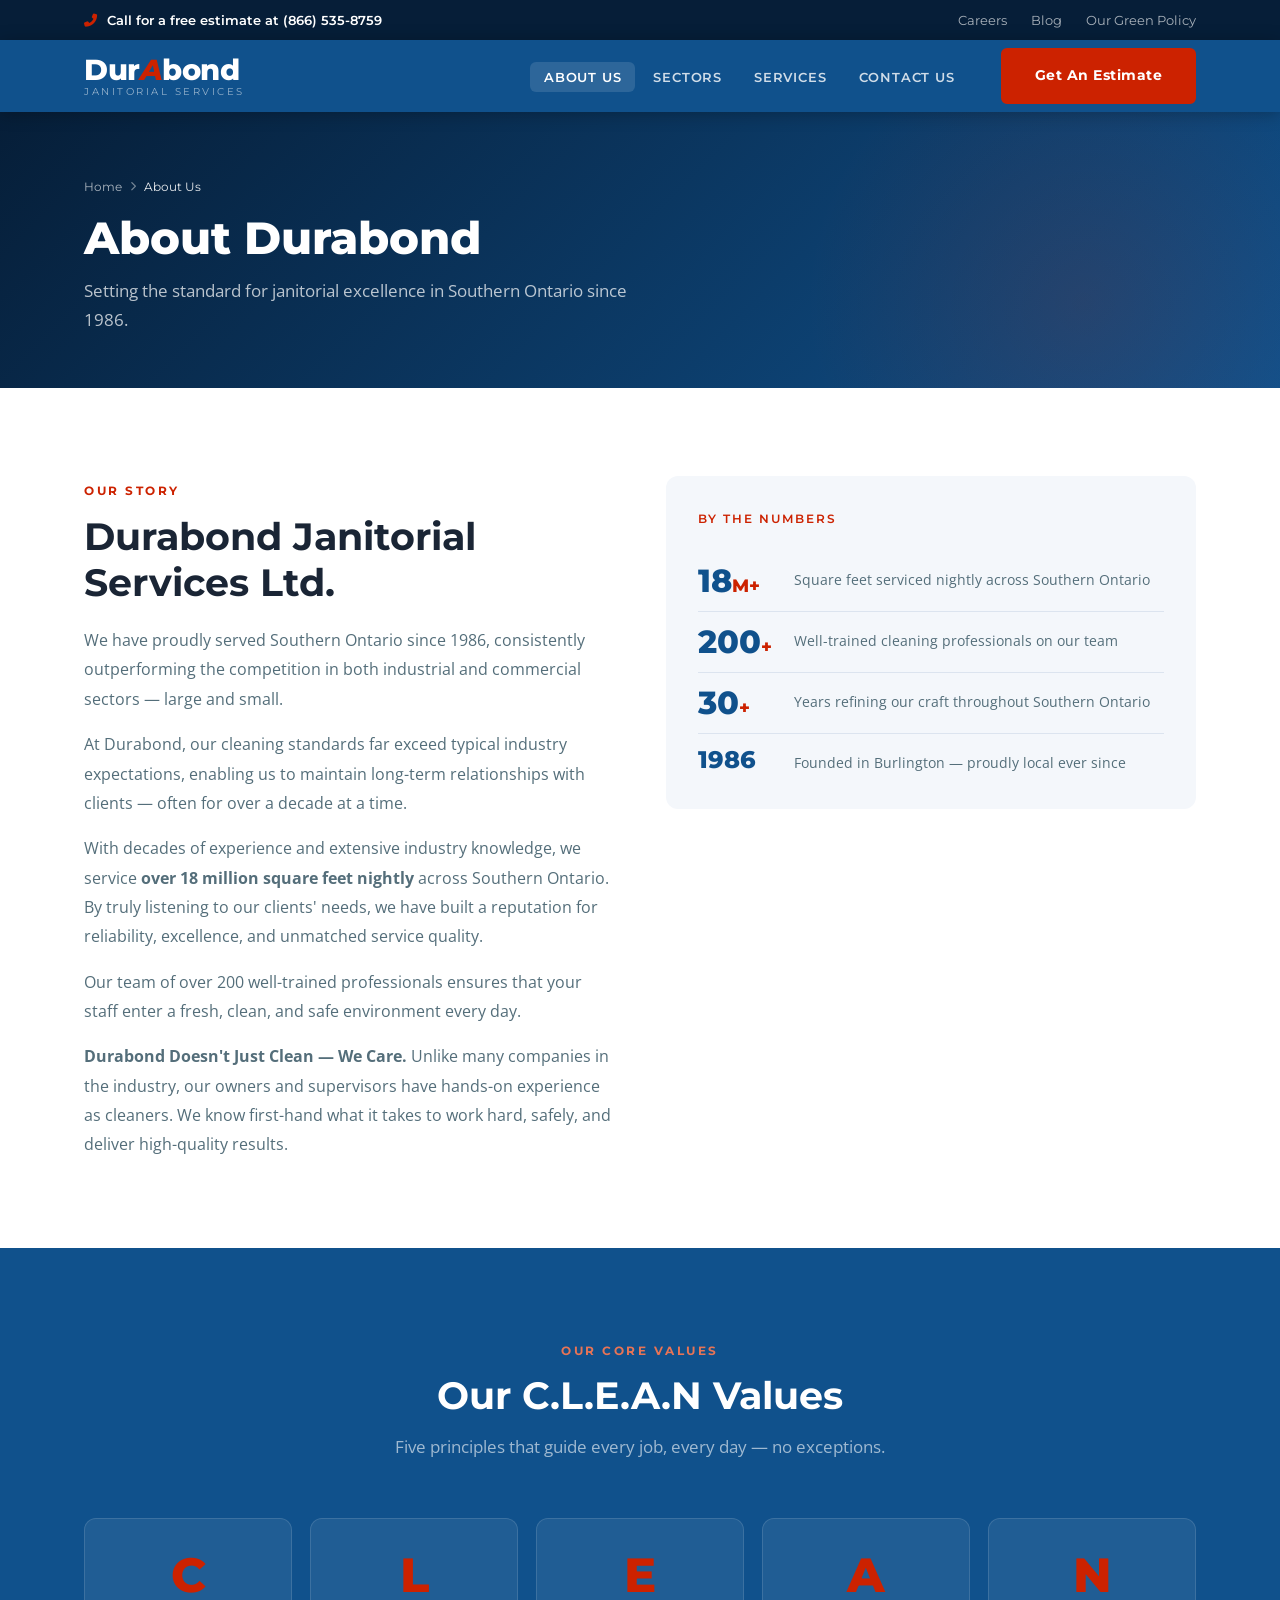
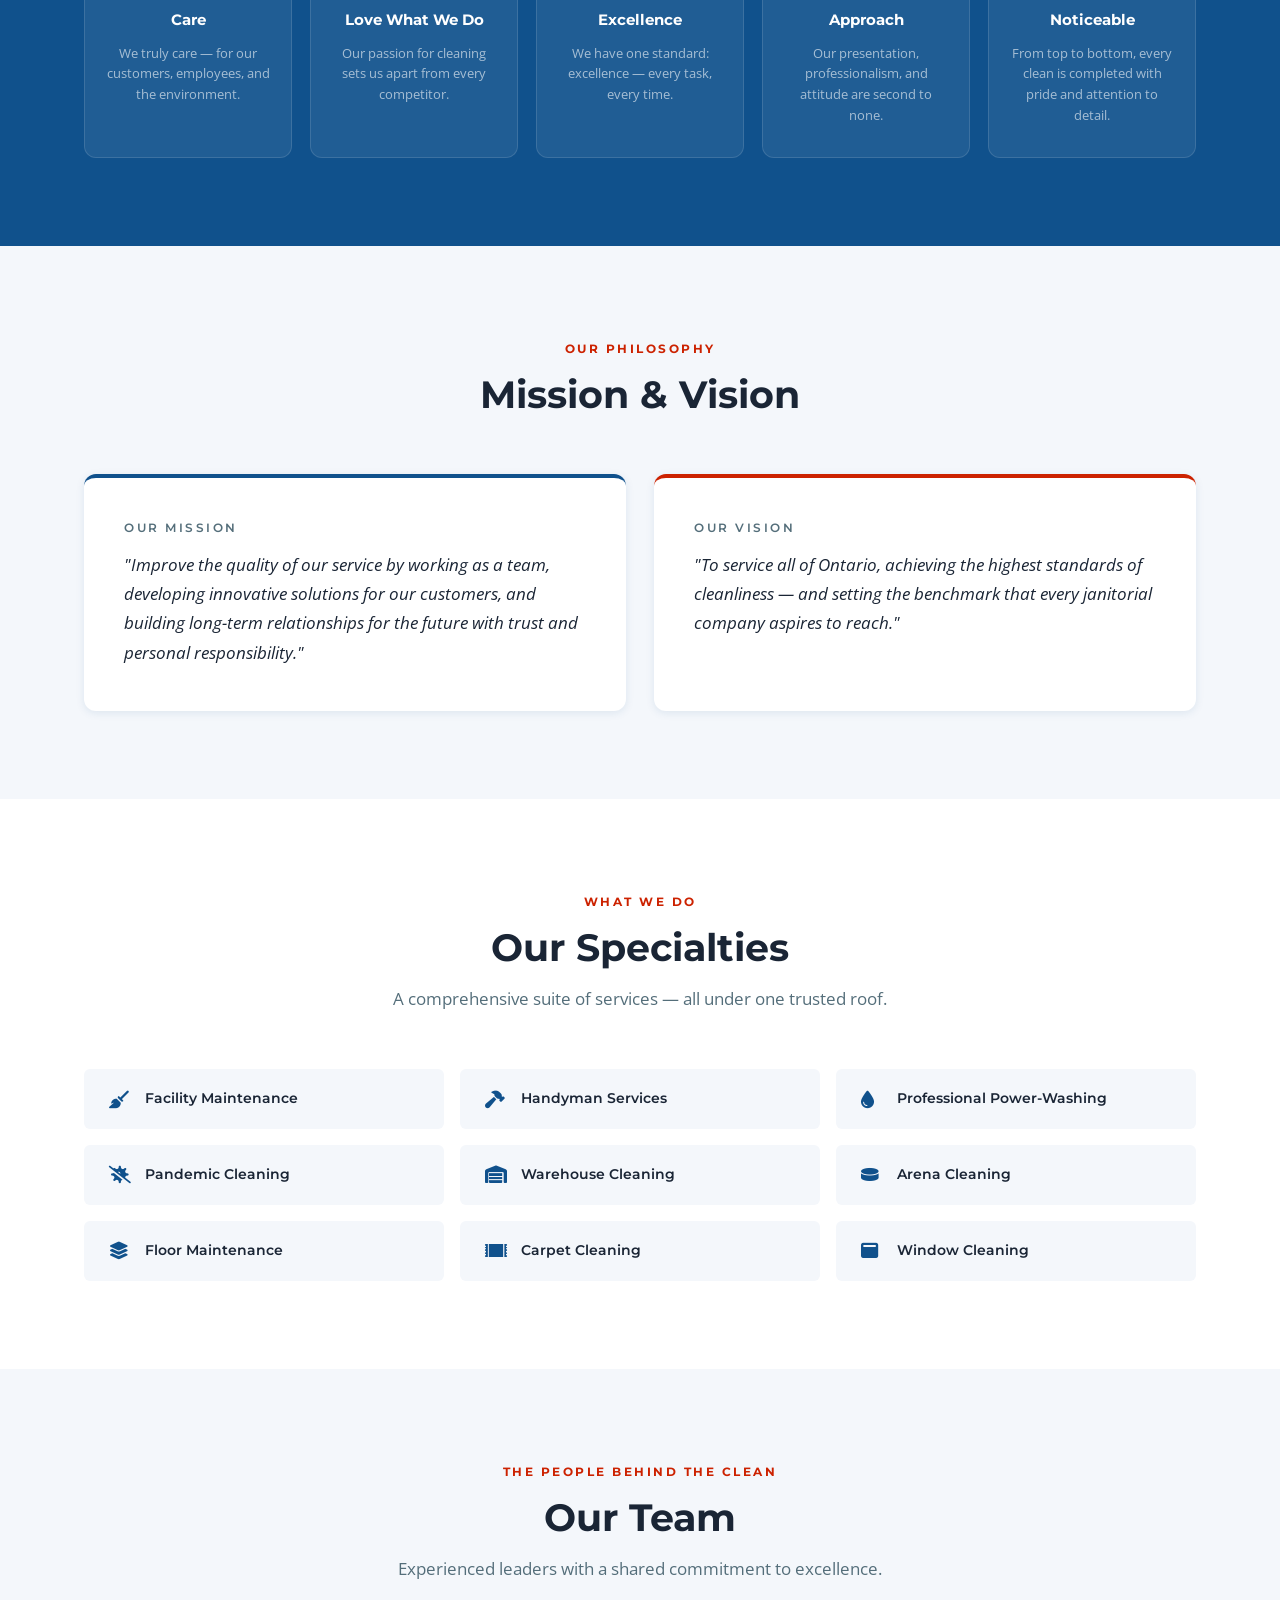
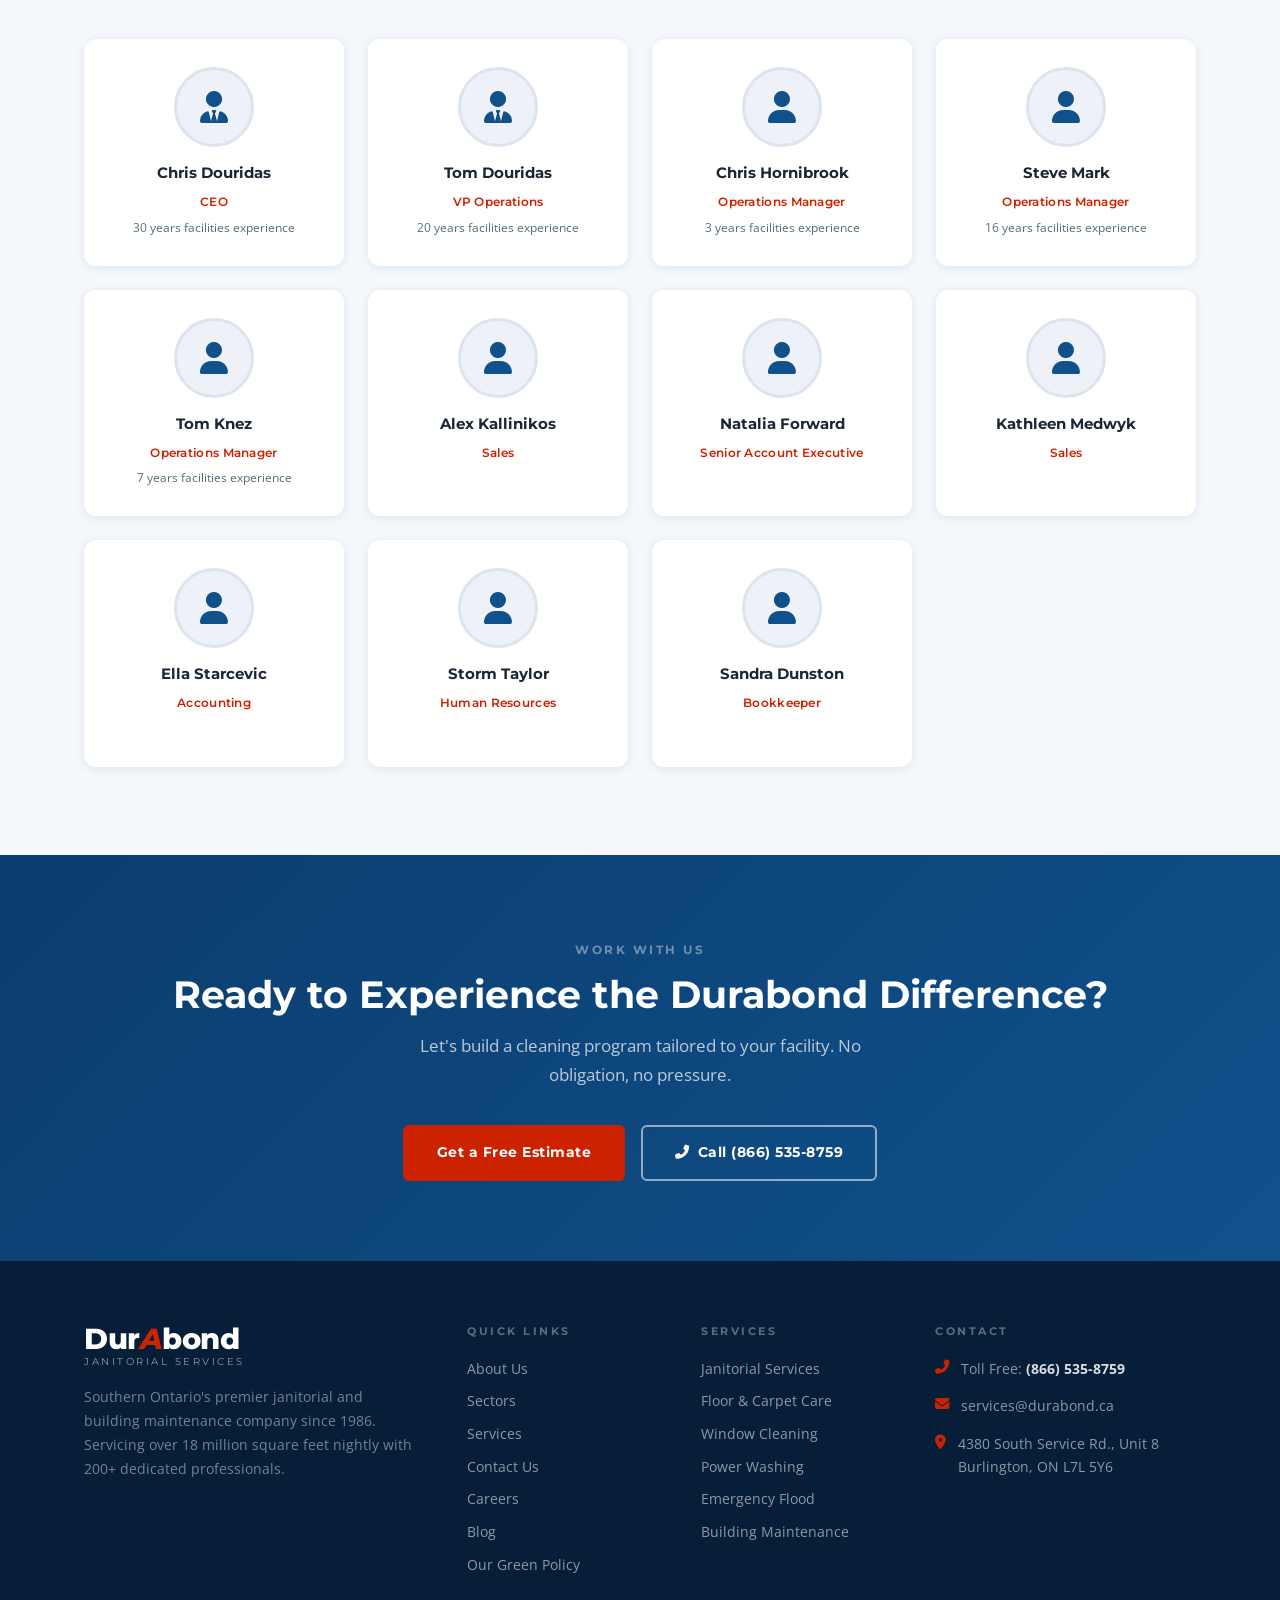
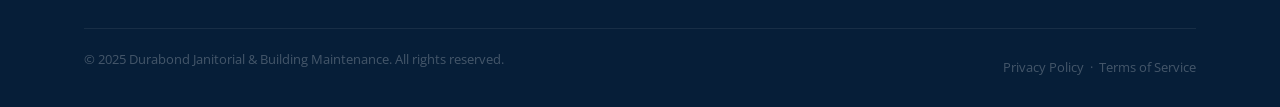
==== about.html @ b27818d4 "Initial commit: Durabond Janitorial Services website" ====
<!DOCTYPE html>
<html lang="en">
<head>
  <meta charset="UTF-8">
  <meta name="viewport" content="width=device-width, initial-scale=1.0">
  <title>About Us — Durabond Janitorial Services</title>
  <meta name="description" content="Serving Southern Ontario since 1986. Learn about Durabond's mission, values, team, and what sets us apart.">
  <link rel="preconnect" href="https://fonts.googleapis.com">
  <link rel="preconnect" href="https://fonts.gstatic.com" crossorigin>
  <link href="https://fonts.googleapis.com/css2?family=Montserrat:wght@400;500;600;700;800&family=Open+Sans:wght@400;500;600&display=swap" rel="stylesheet">
  <link rel="stylesheet" href="https://cdnjs.cloudflare.com/ajax/libs/font-awesome/6.5.0/css/all.min.css">
  <link rel="stylesheet" href="css/style.css">
</head>
<body>

  <!-- TOP BAR -->
  <div class="topbar">
    <div class="container">
      <div class="topbar-left">
        <a href="tel:18665358759" class="topbar-phone">
          <i class="fas fa-phone-alt"></i> Call for a free estimate at (866) 535-8759
        </a>
      </div>
      <div class="topbar-right">
        <a href="#">Careers</a>
        <a href="#">Blog</a>
        <a href="#">Our Green Policy</a>
      </div>
    </div>
  </div>

  <!-- HEADER -->
  <header class="header" id="header">
    <div class="container">
      <div class="header-inner">
        <a href="index.html" class="logo">
          <div class="logo-mark">Dur<span class="logo-a">A</span>bond</div>
          <div class="logo-sub">JANITORIAL SERVICES</div>
        </a>
        <nav class="nav" id="nav">
          <ul class="nav-list">
            <li><a href="about.html"    class="nav-link active">ABOUT US</a></li>
            <li><a href="sectors.html"  class="nav-link">SECTORS</a></li>
            <li><a href="services.html" class="nav-link">SERVICES</a></li>
            <li><a href="contact.html"  class="nav-link">CONTACT US</a></li>
          </ul>
        </nav>
        <div class="header-actions">
          <a href="contact.html" class="btn btn-red">Get An Estimate</a>
          <button class="hamburger" id="hamburger" aria-label="Toggle menu">
            <span></span><span></span><span></span>
          </button>
        </div>
      </div>
    </div>
  </header>

  <!-- PAGE HERO -->
  <div class="page-hero">
    <div class="container">
      <div class="page-hero-content">
        <div class="breadcrumb">
          <a href="index.html">Home</a>
          <i class="fas fa-chevron-right"></i>
          <span>About Us</span>
        </div>
        <h1>About Durabond</h1>
        <p>Setting the standard for janitorial excellence in Southern Ontario since 1986.</p>
      </div>
    </div>
  </div>

  <!-- INTRO -->
  <section class="section about-intro">
    <div class="container">
      <div class="grid-2" style="align-items:start;gap:52px">
        <div class="about-text reveal">
          <div class="section-tag">Our Story</div>
          <h2>Durabond Janitorial Services Ltd.</h2>
          <p>
            We have proudly served Southern Ontario since 1986, consistently outperforming
            the competition in both industrial and commercial sectors — large and small.
          </p>
          <p>
            At Durabond, our cleaning standards far exceed typical industry expectations,
            enabling us to maintain long-term relationships with clients — often for over
            a decade at a time.
          </p>
          <p>
            With decades of experience and extensive industry knowledge, we service
            <strong>over 18 million square feet nightly</strong> across Southern Ontario.
            By truly listening to our clients' needs, we have built a reputation for
            reliability, excellence, and unmatched service quality.
          </p>
          <p>
            Our team of over 200 well-trained professionals ensures that your staff enter
            a fresh, clean, and safe environment every day.
          </p>
          <p style="margin-top:12px">
            <strong>Durabond Doesn't Just Clean — We Care.</strong> Unlike many companies
            in the industry, our owners and supervisors have hands-on experience as cleaners.
            We know first-hand what it takes to work hard, safely, and deliver high-quality results.
          </p>
        </div>
        <div class="reveal reveal-delay-2">
          <div class="about-highlights">
            <h4>By The Numbers</h4>
            <div class="highlight-item">
              <div class="highlight-num">18<span style="font-size:1.1rem;color:var(--red)">M+</span></div>
              <div class="highlight-desc">Square feet serviced nightly across Southern Ontario</div>
            </div>
            <div class="highlight-item">
              <div class="highlight-num">200<span style="font-size:1.1rem;color:var(--red)">+</span></div>
              <div class="highlight-desc">Well-trained cleaning professionals on our team</div>
            </div>
            <div class="highlight-item">
              <div class="highlight-num">30<span style="font-size:1.1rem;color:var(--red)">+</span></div>
              <div class="highlight-desc">Years refining our craft throughout Southern Ontario</div>
            </div>
            <div class="highlight-item">
              <div class="highlight-num" style="font-size:1.5rem">1986</div>
              <div class="highlight-desc">Founded in Burlington — proudly local ever since</div>
            </div>
          </div>
        </div>
      </div>
    </div>
  </section>

  <!-- CLEAN VALUES -->
  <section class="clean-values">
    <div class="container">
      <div class="section-header reveal">
        <div class="section-tag">Our Core Values</div>
        <h2>Our C.L.E.A.N Values</h2>
        <p>Five principles that guide every job, every day — no exceptions.</p>
      </div>
      <div class="clean-grid">
        <div class="clean-card">
          <div class="clean-letter">C</div>
          <div class="clean-word">Care</div>
          <div class="clean-desc">We truly care — for our customers, employees, and the environment.</div>
        </div>
        <div class="clean-card">
          <div class="clean-letter">L</div>
          <div class="clean-word">Love What We Do</div>
          <div class="clean-desc">Our passion for cleaning sets us apart from every competitor.</div>
        </div>
        <div class="clean-card">
          <div class="clean-letter">E</div>
          <div class="clean-word">Excellence</div>
          <div class="clean-desc">We have one standard: excellence — every task, every time.</div>
        </div>
        <div class="clean-card">
          <div class="clean-letter">A</div>
          <div class="clean-word">Approach</div>
          <div class="clean-desc">Our presentation, professionalism, and attitude are second to none.</div>
        </div>
        <div class="clean-card">
          <div class="clean-letter">N</div>
          <div class="clean-word">Noticeable</div>
          <div class="clean-desc">From top to bottom, every clean is completed with pride and attention to detail.</div>
        </div>
      </div>
    </div>
  </section>

  <!-- PHILOSOPHY -->
  <section class="section philosophy">
    <div class="container">
      <div class="section-header reveal">
        <div class="section-tag">Our Philosophy</div>
        <h2>Mission &amp; Vision</h2>
      </div>
      <div class="mv-cards">
        <div class="mv-card reveal">
          <h4>Our Mission</h4>
          <p>
            "Improve the quality of our service by working as a team, developing
            innovative solutions for our customers, and building long-term relationships
            for the future with trust and personal responsibility."
          </p>
        </div>
        <div class="mv-card vision reveal reveal-delay-2">
          <h4>Our Vision</h4>
          <p>
            "To service all of Ontario, achieving the highest standards of
            cleanliness — and setting the benchmark that every janitorial
            company aspires to reach."
          </p>
        </div>
      </div>
    </div>
  </section>

  <!-- SPECIALTIES -->
  <section class="section specialties">
    <div class="container">
      <div class="section-header reveal">
        <div class="section-tag">What We Do</div>
        <h2>Our Specialties</h2>
        <p>A comprehensive suite of services — all under one trusted roof.</p>
      </div>
      <div class="spec-grid">
        <div class="spec-item"><i class="fas fa-broom"></i><span>Facility Maintenance</span></div>
        <div class="spec-item"><i class="fas fa-hammer"></i><span>Handyman Services</span></div>
        <div class="spec-item"><i class="fas fa-tint"></i><span>Professional Power-Washing</span></div>
        <div class="spec-item"><i class="fas fa-virus-slash"></i><span>Pandemic Cleaning</span></div>
        <div class="spec-item"><i class="fas fa-warehouse"></i><span>Warehouse Cleaning</span></div>
        <div class="spec-item"><i class="fas fa-hockey-puck"></i><span>Arena Cleaning</span></div>
        <div class="spec-item"><i class="fas fa-layer-group"></i><span>Floor Maintenance</span></div>
        <div class="spec-item"><i class="fas fa-rug"></i><span>Carpet Cleaning</span></div>
        <div class="spec-item"><i class="fas fa-window-maximize"></i><span>Window Cleaning</span></div>
      </div>
    </div>
  </section>

  <!-- TEAM -->
  <section class="section team">
    <div class="container">
      <div class="section-header reveal">
        <div class="section-tag">The People Behind The Clean</div>
        <h2>Our Team</h2>
        <p>Experienced leaders with a shared commitment to excellence.</p>
      </div>
      <div class="team-grid">
        <div class="team-card">
          <div class="team-photo"><i class="fas fa-user-tie"></i></div>
          <div class="team-name">Chris Douridas</div>
          <div class="team-role">CEO</div>
          <div class="team-exp">30 years facilities experience</div>
        </div>
        <div class="team-card">
          <div class="team-photo"><i class="fas fa-user-tie"></i></div>
          <div class="team-name">Tom Douridas</div>
          <div class="team-role">VP Operations</div>
          <div class="team-exp">20 years facilities experience</div>
        </div>
        <div class="team-card">
          <div class="team-photo"><i class="fas fa-user"></i></div>
          <div class="team-name">Chris Hornibrook</div>
          <div class="team-role">Operations Manager</div>
          <div class="team-exp">3 years facilities experience</div>
        </div>
        <div class="team-card">
          <div class="team-photo"><i class="fas fa-user"></i></div>
          <div class="team-name">Steve Mark</div>
          <div class="team-role">Operations Manager</div>
          <div class="team-exp">16 years facilities experience</div>
        </div>
        <div class="team-card">
          <div class="team-photo"><i class="fas fa-user"></i></div>
          <div class="team-name">Tom Knez</div>
          <div class="team-role">Operations Manager</div>
          <div class="team-exp">7 years facilities experience</div>
        </div>
        <div class="team-card">
          <div class="team-photo"><i class="fas fa-user"></i></div>
          <div class="team-name">Alex Kallinikos</div>
          <div class="team-role">Sales</div>
          <div class="team-exp">&nbsp;</div>
        </div>
        <div class="team-card">
          <div class="team-photo"><i class="fas fa-user"></i></div>
          <div class="team-name">Natalia Forward</div>
          <div class="team-role">Senior Account Executive</div>
          <div class="team-exp">&nbsp;</div>
        </div>
        <div class="team-card">
          <div class="team-photo"><i class="fas fa-user"></i></div>
          <div class="team-name">Kathleen Medwyk</div>
          <div class="team-role">Sales</div>
          <div class="team-exp">&nbsp;</div>
        </div>
        <div class="team-card">
          <div class="team-photo"><i class="fas fa-user"></i></div>
          <div class="team-name">Ella Starcevic</div>
          <div class="team-role">Accounting</div>
          <div class="team-exp">&nbsp;</div>
        </div>
        <div class="team-card">
          <div class="team-photo"><i class="fas fa-user"></i></div>
          <div class="team-name">Storm Taylor</div>
          <div class="team-role">Human Resources</div>
          <div class="team-exp">&nbsp;</div>
        </div>
        <div class="team-card">
          <div class="team-photo"><i class="fas fa-user"></i></div>
          <div class="team-name">Sandra Dunston</div>
          <div class="team-role">Bookkeeper</div>
          <div class="team-exp">&nbsp;</div>
        </div>
      </div>
    </div>
  </section>

  <!-- CTA BANNER -->
  <section class="cta-banner">
    <div class="container">
      <div class="section-tag" style="color:rgba(255,255,255,.4)">Work With Us</div>
      <h2>Ready to Experience the Durabond Difference?</h2>
      <p>Let's build a cleaning program tailored to your facility. No obligation, no pressure.</p>
      <div class="btn-group">
        <a href="contact.html"     class="btn btn-red">Get a Free Estimate</a>
        <a href="tel:18665358759" class="btn btn-outline">
          <i class="fas fa-phone-alt" style="margin-right:8px"></i>Call (866) 535-8759
        </a>
      </div>
    </div>
  </section>

  <!-- FOOTER -->
  <footer class="footer">
    <div class="container">
      <div class="footer-grid">
        <div class="footer-brand">
          <a href="index.html" class="logo">
            <div class="logo-mark">Dur<span class="logo-a">A</span>bond</div>
            <div class="logo-sub">JANITORIAL SERVICES</div>
          </a>
          <p>Southern Ontario's premier janitorial and building maintenance company since 1986. Servicing over 18 million square feet nightly with 200+ dedicated professionals.</p>
        </div>
        <div class="footer-col">
          <h5>Quick Links</h5>
          <div class="footer-links">
            <a href="about.html">About Us</a>
            <a href="sectors.html">Sectors</a>
            <a href="services.html">Services</a>
            <a href="contact.html">Contact Us</a>
            <a href="#">Careers</a>
            <a href="#">Blog</a>
            <a href="#">Our Green Policy</a>
          </div>
        </div>
        <div class="footer-col">
          <h5>Services</h5>
          <div class="footer-links">
            <a href="services.html">Janitorial Services</a>
            <a href="services.html">Floor &amp; Carpet Care</a>
            <a href="services.html">Window Cleaning</a>
            <a href="services.html">Power Washing</a>
            <a href="services.html">Emergency Flood</a>
            <a href="services.html">Building Maintenance</a>
          </div>
        </div>
        <div class="footer-col">
          <h5>Contact</h5>
          <div class="footer-ci-item"><i class="fas fa-phone-alt"></i><div>Toll Free: <strong style="color:rgba(255,255,255,.85)">(866) 535-8759</strong></div></div>
          <div class="footer-ci-item"><i class="fas fa-envelope"></i><div>services@durabond.ca</div></div>
          <div class="footer-ci-item"><i class="fas fa-map-marker-alt"></i><div>4380 South Service Rd., Unit 8<br>Burlington, ON  L7L 5Y6</div></div>
        </div>
      </div>
      <div class="footer-bottom">
        <p>&copy; 2025 Durabond Janitorial &amp; Building Maintenance. All rights reserved.</p>
        <p><a href="#">Privacy Policy</a> &nbsp;·&nbsp; <a href="#">Terms of Service</a></p>
      </div>
    </div>
  </footer>

  <script src="js/main.js"></script>
</body>
</html>
---- css/style.css ----
/* ============================================================
   DURABOND JANITORIAL SERVICES — Redesign Preview 2025
   Brand: Navy #10518C | Red #CC2200 | White
   ============================================================ */

@import url('https://fonts.googleapis.com/css2?family=Montserrat:wght@400;500;600;700;800&family=Open+Sans:wght@400;500;600&display=swap');

/* ==================== RESET & VARIABLES ==================== */
*, *::before, *::after { box-sizing: border-box; margin: 0; padding: 0; }

:root {
  --navy:        #10518C;
  --navy-dark:   #0b3d6e;
  --navy-darker: #061e38;
  --red:         #CC2200;
  --red-hover:   #a81b00;
  --white:       #ffffff;
  --off-white:   #f4f7fb;
  --light:       #eef1f8;
  --border:      #dce4ef;
  --text:        #1a2535;
  --muted:       #546e7a;
  --font-h:      'Montserrat', sans-serif;
  --font-b:      'Open Sans', sans-serif;
  --sh-sm:       0 2px 8px rgba(16,81,140,.10);
  --sh:          0 4px 20px rgba(16,81,140,.15);
  --sh-lg:       0 8px 40px rgba(16,81,140,.20);
  --r:           6px;
  --r-lg:        12px;
  --ease:        0.3s ease;
  --max:         1160px;
}

html { scroll-behavior: smooth; }
body { font-family: var(--font-b); font-size: 16px; color: var(--text); line-height: 1.7; background: var(--white); }
img  { max-width: 100%; height: auto; display: block; }
a    { text-decoration: none; color: inherit; }
ul   { list-style: none; }
p    { margin-bottom: 1rem; }
p:last-child { margin-bottom: 0; }

/* ==================== TYPOGRAPHY ==================== */
h1, h2, h3, h4, h5 { font-family: var(--font-h); line-height: 1.2; color: var(--text); }
h1 { font-size: clamp(2rem, 5vw, 3.5rem); font-weight: 800; }
h2 { font-size: clamp(1.6rem, 3.5vw, 2.4rem); font-weight: 700; }
h3 { font-size: 1.3rem; font-weight: 700; }
h4 { font-size: 1.05rem; font-weight: 600; }

/* ==================== LAYOUT ==================== */
.container { max-width: var(--max); margin: 0 auto; padding: 0 24px; }

.section    { padding: 88px 0; }
.section-sm { padding: 56px 0; }

.section-header        { text-align: center; margin-bottom: 56px; }
.section-header h2     { margin-bottom: 14px; }
.section-header p      { font-size: 1.05rem; color: var(--muted); max-width: 640px; margin: 0 auto; }

.section-tag {
  display: inline-block;
  font-family: var(--font-h);
  font-size: 0.72rem;
  font-weight: 700;
  letter-spacing: 2.5px;
  text-transform: uppercase;
  color: var(--red);
  margin-bottom: 12px;
}

.grid-2 { display: grid; grid-template-columns: 1fr 1fr; gap: 40px; }
.grid-3 { display: grid; grid-template-columns: repeat(3, 1fr); gap: 32px; }
.grid-4 { display: grid; grid-template-columns: repeat(4, 1fr); gap: 28px; }

/* ==================== BUTTONS ==================== */
.btn {
  display: inline-block;
  font-family: var(--font-h);
  font-size: 0.88rem;
  font-weight: 700;
  letter-spacing: 0.5px;
  padding: 14px 32px;
  border-radius: var(--r);
  border: 2px solid transparent;
  cursor: pointer;
  transition: var(--ease);
  white-space: nowrap;
}
.btn-red    { background: var(--red);  color: var(--white); border-color: var(--red); }
.btn-red:hover    { background: var(--red-hover); border-color: var(--red-hover); transform: translateY(-2px); box-shadow: 0 6px 20px rgba(204,34,0,.35); }
.btn-navy   { background: var(--navy); color: var(--white); border-color: var(--navy); }
.btn-navy:hover   { background: var(--navy-dark); border-color: var(--navy-dark); transform: translateY(-2px); box-shadow: 0 6px 20px rgba(16,81,140,.35); }
.btn-outline { background: transparent; color: var(--white); border-color: rgba(255,255,255,.55); }
.btn-outline:hover { background: rgba(255,255,255,.12); border-color: var(--white); transform: translateY(-2px); }

/* ==================== TOP BAR ==================== */
.topbar { background: var(--navy-darker); padding: 9px 0; font-size: 0.82rem; font-family: var(--font-h); }
.topbar .container { display: flex; align-items: center; justify-content: space-between; }
.topbar a { color: rgba(255,255,255,.65); transition: var(--ease); }
.topbar a:hover { color: var(--white); }
.topbar-phone { color: var(--white) !important; font-weight: 600; }
.topbar-phone i { color: var(--red); margin-right: 6px; }
.topbar-right { display: flex; gap: 24px; }

/* ==================== HEADER ==================== */
.header {
  background: var(--navy);
  position: sticky;
  top: 0;
  z-index: 1000;
  box-shadow: 0 2px 16px rgba(0,0,0,.25);
}
.header-inner {
  display: flex;
  align-items: center;
  height: 72px;
  gap: 32px;
}

/* Logo */
.logo { display: flex; flex-direction: column; line-height: 1; flex-shrink: 0; }
.logo-mark { font-family: var(--font-h); font-size: 1.8rem; font-weight: 800; color: var(--white); letter-spacing: -0.5px; }
.logo-mark .logo-a { color: var(--red); font-style: italic; }
.logo-sub  { font-family: var(--font-h); font-size: 0.6rem; letter-spacing: 2.5px; text-transform: uppercase; color: rgba(255,255,255,.55); margin-top: 3px; }

/* Nav */
.nav { margin-left: auto; }
.nav-list { display: flex; align-items: center; gap: 4px; }
.nav-link {
  font-family: var(--font-h);
  font-size: 0.82rem;
  font-weight: 600;
  letter-spacing: 0.8px;
  color: rgba(255,255,255,.8);
  padding: 7px 14px;
  border-radius: var(--r);
  transition: var(--ease);
}
.nav-link:hover, .nav-link.active { color: var(--white); background: rgba(255,255,255,.12); }

/* Header Actions */
.header-actions { display: flex; align-items: center; gap: 16px; flex-shrink: 0; }

/* Hamburger */
.hamburger { display: none; flex-direction: column; justify-content: center; gap: 5px; background: none; border: none; cursor: pointer; padding: 4px; width: 36px; }
.hamburger span { display: block; height: 2px; width: 100%; background: var(--white); border-radius: 2px; transition: var(--ease); }
.hamburger.active span:nth-child(1) { transform: translateY(7px) rotate(45deg); }
.hamburger.active span:nth-child(2) { opacity: 0; transform: scaleX(0); }
.hamburger.active span:nth-child(3) { transform: translateY(-7px) rotate(-45deg); }

/* ==================== HERO ==================== */
.hero {
  position: relative;
  min-height: 88vh;
  display: flex;
  align-items: center;
  background:
    linear-gradient(135deg, rgba(6,30,56,.93) 0%, rgba(11,61,110,.80) 55%, rgba(16,81,140,.55) 100%),
    url('https://images.unsplash.com/photo-1486325212027-8081e485255e?w=1600&q=85&auto=format&fit=crop') center/cover no-repeat;
  overflow: hidden;
}
.hero::after {
  content: '';
  position: absolute;
  bottom: 0; left: 0; right: 0;
  height: 100px;
  background: linear-gradient(to top, var(--white) 0%, transparent 100%);
  pointer-events: none;
}
.hero-content { position: relative; z-index: 1; max-width: 700px; }
.hero-tag {
  display: inline-block;
  background: rgba(204,34,0,.88);
  color: var(--white);
  font-family: var(--font-h);
  font-size: 0.72rem;
  font-weight: 700;
  letter-spacing: 2.5px;
  text-transform: uppercase;
  padding: 7px 18px;
  border-radius: 3px;
  margin-bottom: 22px;
}
.hero h1      { color: var(--white); margin-bottom: 20px; text-shadow: 0 2px 20px rgba(0,0,0,.3); }
.hero h1 span { color: var(--red); }
.hero-sub     { font-size: 1.12rem; color: rgba(255,255,255,.82); margin-bottom: 36px; max-width: 520px; line-height: 1.75; }
.hero-actions { display: flex; gap: 16px; flex-wrap: wrap; }

/* Hero animations */
.hero-content > * { opacity: 0; animation: fadeUp 0.8s ease forwards; }
.hero-content > *:nth-child(1) { animation-delay: 0.15s; }
.hero-content > *:nth-child(2) { animation-delay: 0.30s; }
.hero-content > *:nth-child(3) { animation-delay: 0.45s; }
.hero-content > *:nth-child(4) { animation-delay: 0.60s; }

/* ==================== STATS STRIP ==================== */
.stats-strip { background: var(--navy); }
.stats-grid  { display: grid; grid-template-columns: repeat(4, 1fr); max-width: var(--max); margin: 0 auto; }
.stat-item   {
  padding: 36px 24px;
  text-align: center;
  border-right: 1px solid rgba(255,255,255,.1);
  transition: var(--ease);
}
.stat-item:last-child { border-right: none; }
.stat-item:hover { background: rgba(255,255,255,.06); }
.stat-number { font-family: var(--font-h); font-size: 2.8rem; font-weight: 800; color: var(--white); line-height: 1; margin-bottom: 7px; }
.stat-number .stat-count { color: var(--white); }
.stat-number .stat-unit  { color: var(--red); font-size: 2.2rem; }
.stat-label  { font-family: var(--font-h); font-size: 0.75rem; font-weight: 600; letter-spacing: 1.8px; text-transform: uppercase; color: rgba(255,255,255,.55); }

/* ==================== FEATURES SECTION ==================== */
.features { background: var(--off-white); }
.feature-card {
  background: var(--white);
  border-radius: var(--r-lg);
  padding: 40px 32px;
  text-align: center;
  box-shadow: var(--sh-sm);
  transition: var(--ease);
  display: flex;
  flex-direction: column;
  align-items: center;
}
.feature-card:hover { transform: translateY(-5px); box-shadow: var(--sh); }
.feature-icon { width: 72px; height: 72px; background: var(--navy); border-radius: 50%; display: flex; align-items: center; justify-content: center; margin: 0 auto 20px; }
.feature-icon i { font-size: 1.5rem; color: var(--white); }
.feature-card h3 { font-size: 0.82rem; letter-spacing: 2px; text-transform: uppercase; color: var(--red); margin-bottom: 18px; }
.feature-card ul { text-align: left; color: var(--muted); font-size: 0.92rem; width: 100%; }
.feature-card ul li { padding: 5px 0; padding-left: 16px; position: relative; }
.feature-card ul li::before { content: '›'; position: absolute; left: 0; color: var(--navy); font-weight: 700; font-size: 1rem; }
.feature-card .btn { margin-top: auto; padding-top: 12px; }
.feature-card .btn { margin-top: 24px; }

/* ==================== SECTORS SHOWCASE (Homepage) ==================== */
.sectors-showcase { background: var(--white); }
.sectors-grid {
  display: grid;
  grid-template-columns: repeat(4, 1fr);
  gap: 14px;
}
.sector-card         { position: relative; border-radius: var(--r-lg); overflow: hidden; cursor: pointer; aspect-ratio: 4/3; }
.sector-card.wide    { grid-column: span 2; aspect-ratio: 16/7; }
.sector-card img     { width: 100%; height: 100%; object-fit: cover; transition: transform 0.55s ease; }
.sector-card:hover img { transform: scale(1.06); }
.sector-overlay      {
  position: absolute; inset: 0;
  background: linear-gradient(to top, rgba(6,30,56,.85) 0%, rgba(6,30,56,.15) 55%, transparent 100%);
  display: flex; align-items: flex-end; padding: 20px;
  transition: var(--ease);
}
.sector-card:hover .sector-overlay { background: linear-gradient(to top, rgba(204,34,0,.82) 0%, rgba(6,30,56,.35) 55%, transparent 100%); }
.sector-label { font-family: var(--font-h); font-size: 0.95rem; font-weight: 700; color: var(--white); text-shadow: 0 1px 6px rgba(0,0,0,.4); }
.sector-card.wide .sector-label { font-size: 1.25rem; }

/* ==================== CTA BANNER ==================== */
.cta-banner { background: linear-gradient(135deg, var(--navy-dark) 0%, var(--navy) 100%); padding: 80px 0; text-align: center; }
.cta-banner h2  { color: var(--white); margin-bottom: 14px; }
.cta-banner p   { color: rgba(255,255,255,.72); font-size: 1.05rem; margin-bottom: 36px; max-width: 480px; margin-left: auto; margin-right: auto; }
.cta-banner .btn-group { display: flex; gap: 16px; justify-content: center; flex-wrap: wrap; }

/* ==================== PAGE HERO (inner pages) ==================== */
.page-hero {
  background: linear-gradient(135deg, var(--navy-darker) 0%, var(--navy) 100%);
  padding: 64px 0 54px;
  position: relative;
  overflow: hidden;
}
.page-hero::before {
  content: '';
  position: absolute; top: -40%; right: -8%;
  width: 600px; height: 600px;
  background: radial-gradient(circle, rgba(204,34,0,.12) 0%, transparent 65%);
  pointer-events: none;
}
.page-hero-content { position: relative; z-index: 1; }
.page-hero h1    { color: var(--white); font-size: 2.8rem; margin-bottom: 12px; }
.page-hero p     { color: rgba(255,255,255,.72); font-size: 1.05rem; max-width: 560px; }
.breadcrumb      { display: flex; align-items: center; gap: 8px; font-family: var(--font-h); font-size: 0.78rem; color: rgba(255,255,255,.45); margin-bottom: 14px; }
.breadcrumb a    { color: rgba(255,255,255,.65); transition: var(--ease); }
.breadcrumb a:hover { color: var(--white); }
.breadcrumb i    { font-size: 0.6rem; }
.breadcrumb span { color: rgba(255,255,255,.9); }

/* ==================== ABOUT PAGE ==================== */
.about-intro   { background: var(--white); }
.about-text h2 { margin-bottom: 20px; }
.about-text p  { color: var(--muted); font-size: 1.02rem; line-height: 1.8; }

.about-highlights { background: var(--off-white); border-radius: var(--r-lg); padding: 36px 32px; }
.about-highlights h4 { font-size: 0.75rem; letter-spacing: 2px; text-transform: uppercase; color: var(--red); margin-bottom: 24px; }
.highlight-item { display: flex; align-items: flex-start; gap: 16px; padding: 14px 0; border-bottom: 1px solid var(--border); }
.highlight-item:last-child { border-bottom: none; padding-bottom: 0; }
.highlight-num  { font-family: var(--font-h); font-size: 2rem; font-weight: 800; color: var(--navy); line-height: 1; flex-shrink: 0; min-width: 80px; }
.highlight-desc { font-size: 0.9rem; color: var(--muted); padding-top: 4px; line-height: 1.5; }

/* CLEAN Values */
.clean-values { background: var(--navy); padding: 88px 0; }
.clean-values .section-header h2 { color: var(--white); }
.clean-values .section-header p  { color: rgba(255,255,255,.6); }
.clean-values .section-tag       { color: rgba(255,120,80,.9); }
.clean-grid { display: grid; grid-template-columns: repeat(5, 1fr); gap: 18px; }
.clean-card {
  background: rgba(255,255,255,.07);
  border: 1px solid rgba(255,255,255,.12);
  border-radius: var(--r-lg);
  padding: 32px 20px;
  text-align: center;
  transition: var(--ease);
}
.clean-card:hover { background: rgba(255,255,255,.13); transform: translateY(-4px); }
.clean-letter { font-family: var(--font-h); font-size: 3rem; font-weight: 800; color: var(--red); line-height: 1; margin-bottom: 8px; }
.clean-word   { font-family: var(--font-h); font-size: 0.95rem; font-weight: 700; color: var(--white); margin-bottom: 10px; }
.clean-desc   { font-size: 0.83rem; color: rgba(255,255,255,.6); line-height: 1.55; }

/* Mission / Vision */
.philosophy { background: var(--off-white); }
.mv-cards   { display: grid; grid-template-columns: 1fr 1fr; gap: 28px; }
.mv-card    { background: var(--white); border-radius: var(--r-lg); padding: 44px 40px; border-top: 4px solid var(--navy); box-shadow: var(--sh-sm); }
.mv-card.vision { border-top-color: var(--red); }
.mv-card h4 { font-size: 0.72rem; letter-spacing: 2.5px; text-transform: uppercase; color: var(--muted); margin-bottom: 14px; }
.mv-card p  { font-size: 1.05rem; color: var(--text); font-style: italic; line-height: 1.75; margin: 0; }

/* Specialties */
.specialties { background: var(--white); }
.spec-grid   { display: grid; grid-template-columns: repeat(3, 1fr); gap: 16px; }
.spec-item   {
  display: flex; align-items: center; gap: 14px;
  background: var(--off-white);
  padding: 18px 22px;
  border-radius: var(--r);
  border-left: 3px solid transparent;
  transition: var(--ease);
}
.spec-item:hover { background: var(--light); border-left-color: var(--red); transform: translateX(3px); }
.spec-item i    { font-size: 1.1rem; color: var(--navy); width: 22px; flex-shrink: 0; }
.spec-item span { font-family: var(--font-h); font-size: 0.88rem; font-weight: 600; color: var(--text); }

/* Team */
.team      { background: var(--off-white); }
.team-grid { display: grid; grid-template-columns: repeat(4, 1fr); gap: 24px; }
.team-card { text-align: center; background: var(--white); border-radius: var(--r-lg); padding: 28px 20px; box-shadow: var(--sh-sm); transition: var(--ease); }
.team-card:hover { transform: translateY(-4px); box-shadow: var(--sh); }
.team-photo { width: 80px; height: 80px; border-radius: 50%; margin: 0 auto 14px; background: var(--light); border: 3px solid var(--border); display: flex; align-items: center; justify-content: center; overflow: hidden; }
.team-photo i    { font-size: 2rem; color: var(--navy); }
.team-name  { font-family: var(--font-h); font-size: 0.92rem; font-weight: 700; color: var(--text); margin-bottom: 5px; }
.team-role  { font-size: 0.78rem; font-family: var(--font-h); font-weight: 600; color: var(--red); letter-spacing: 0.3px; }
.team-exp   { font-size: 0.78rem; color: var(--muted); margin-top: 4px; }

/* ==================== SECTORS PAGE ==================== */
.sectors-full { background: var(--white); }
.sector-row {
  display: grid;
  grid-template-columns: 1fr 1fr;
  border-radius: var(--r-lg);
  overflow: hidden;
  box-shadow: var(--sh);
  margin-bottom: 40px;
  transition: var(--ease);
}
.sector-row:last-child { margin-bottom: 0; }
.sector-row.flip { direction: rtl; }
.sector-row.flip > * { direction: ltr; }
.sector-row:hover { box-shadow: var(--sh-lg); }
.sector-row-img { position: relative; min-height: 320px; overflow: hidden; }
.sector-row-img img { width: 100%; height: 100%; object-fit: cover; transition: transform 0.55s ease; }
.sector-row:hover .sector-row-img img { transform: scale(1.04); }
.sector-row-body { padding: 52px 48px; display: flex; flex-direction: column; justify-content: center; background: var(--white); }
.sector-row-body h3 { font-size: 1.65rem; color: var(--navy); margin-bottom: 14px; }
.sector-row-body p  { color: var(--muted); font-size: 0.97rem; margin-bottom: 20px; }
.sector-bullets { display: flex; flex-direction: column; gap: 8px; margin-bottom: 28px; }
.sector-bullet  { display: flex; align-items: center; gap: 10px; font-size: 0.9rem; color: var(--text); }
.sector-bullet::before { content: ''; width: 7px; height: 7px; border-radius: 50%; background: var(--red); flex-shrink: 0; }

/* ==================== SERVICES PAGE ==================== */
.services-cats { background: var(--off-white); }
.svc-category  { margin-bottom: 64px; }
.svc-category:last-child { margin-bottom: 0; }
.cat-header { display: flex; align-items: center; gap: 16px; margin-bottom: 28px; padding-bottom: 16px; border-bottom: 2px solid var(--border); }
.cat-icon   { width: 48px; height: 48px; background: var(--navy); border-radius: var(--r); display: flex; align-items: center; justify-content: center; flex-shrink: 0; }
.cat-icon i { color: var(--white); font-size: 1.2rem; }
.cat-header h3 { font-size: 1.35rem; color: var(--navy); }
.svc-cards  { display: grid; grid-template-columns: repeat(3, 1fr); gap: 18px; }
.svc-card {
  background: var(--white);
  border-radius: var(--r-lg);
  padding: 26px 22px;
  box-shadow: var(--sh-sm);
  transition: var(--ease);
  border-bottom: 3px solid transparent;
}
.svc-card:hover { box-shadow: var(--sh); border-bottom-color: var(--red); transform: translateY(-3px); }
.svc-icon   { width: 42px; height: 42px; background: var(--light); border-radius: var(--r); display: flex; align-items: center; justify-content: center; margin-bottom: 13px; }
.svc-icon i { color: var(--navy); font-size: 1.05rem; }
.svc-card h4 { font-size: 0.97rem; color: var(--text); margin-bottom: 8px; }
.svc-card p  { font-size: 0.86rem; color: var(--muted); line-height: 1.6; margin: 0; }

/* ==================== CONTACT PAGE ==================== */
.contact-wrap { background: var(--white); }
.contact-grid { display: grid; grid-template-columns: 1.4fr 1fr; gap: 60px; align-items: start; }

/* Tabs */
.form-tabs { display: flex; gap: 0; border-bottom: 2px solid var(--border); margin-bottom: 0; }
.form-tab  {
  padding: 12px 20px;
  font-family: var(--font-h); font-size: 0.8rem; font-weight: 600;
  color: var(--muted); cursor: pointer;
  border-bottom: 2px solid transparent; margin-bottom: -2px;
  transition: var(--ease); white-space: nowrap;
  display: flex; align-items: center; gap: 6px;
}
.form-tab:hover { color: var(--navy); }
.form-tab.active { color: var(--navy); border-bottom-color: var(--navy); }
.form-tab i { font-size: 0.85rem; }
.form-panel { display: none; padding-top: 30px; }
.form-panel.active { display: block; }
.panel-desc { font-size: 0.9rem; color: var(--muted); margin-bottom: 24px; }

/* Form fields */
.form-group        { margin-bottom: 18px; }
.form-group label  { display: block; font-family: var(--font-h); font-size: 0.8rem; font-weight: 600; color: var(--text); margin-bottom: 6px; }
.form-group label span { color: var(--red); }
.form-control {
  width: 100%; padding: 12px 15px;
  font-family: var(--font-b); font-size: 0.94rem; color: var(--text);
  background: var(--off-white); border: 1.5px solid var(--border); border-radius: var(--r);
  transition: var(--ease); outline: none;
}
.form-control:focus { border-color: var(--navy); background: var(--white); box-shadow: 0 0 0 3px rgba(16,81,140,.1); }
textarea.form-control { resize: vertical; min-height: 118px; }
.form-row { display: grid; grid-template-columns: 1fr 1fr; gap: 14px; }

/* Contact sidebar */
.contact-info {
  background: var(--navy);
  border-radius: var(--r-lg);
  padding: 40px 34px;
  color: var(--white);
  position: sticky;
  top: 96px;
}
.contact-info h3 { color: var(--white); font-size: 1.2rem; margin-bottom: 28px; padding-bottom: 18px; border-bottom: 1px solid rgba(255,255,255,.12); }
.ci-location { margin-bottom: 22px; }
.ci-city     { font-family: var(--font-h); font-size: 0.72rem; font-weight: 700; letter-spacing: 2px; text-transform: uppercase; color: var(--red); margin-bottom: 6px; }
.ci-addr     { font-size: 0.86rem; color: rgba(255,255,255,.7); line-height: 1.65; margin-bottom: 4px; }
.ci-phone    { font-family: var(--font-h); font-size: 0.9rem; font-weight: 600; color: var(--white); }
.ci-phone a  { color: var(--white); transition: var(--ease); }
.ci-phone a:hover { color: rgba(255,120,80,.9); }
.ci-divider  { height: 1px; background: rgba(255,255,255,.1); margin: 18px 0; }
.ci-email    { display: flex; align-items: center; gap: 10px; font-size: 0.88rem; color: rgba(255,255,255,.65); margin-top: 20px; border-top: 1px solid rgba(255,255,255,.1); padding-top: 20px; }
.ci-email i  { color: var(--red); }
.ci-email a  { color: rgba(255,255,255,.8); transition: var(--ease); }
.ci-email a:hover { color: var(--white); }

/* Locations strip */
.locations { background: var(--off-white); padding: 64px 0; }
.loc-cards  { display: grid; grid-template-columns: repeat(4, 1fr); gap: 20px; }
.loc-card   { background: var(--white); border-radius: var(--r); padding: 24px; box-shadow: var(--sh-sm); border-top: 3px solid var(--navy); text-align: center; transition: var(--ease); }
.loc-card:hover { transform: translateY(-3px); box-shadow: var(--sh); }
.loc-card h4 { color: var(--navy); margin-bottom: 8px; font-size: 0.95rem; }
.loc-card p  { font-size: 0.83rem; color: var(--muted); line-height: 1.55; margin-bottom: 8px; }
.loc-card a  { color: var(--red); font-weight: 700; font-size: 0.9rem; font-family: var(--font-h); transition: var(--ease); }
.loc-card a:hover { color: var(--red-hover); }

/* ==================== FOOTER ==================== */
.footer { background: var(--navy-darker); padding: 64px 0 0; }
.footer-grid {
  display: grid;
  grid-template-columns: 1.8fr 1fr 1fr 1.4fr;
  gap: 48px;
  padding-bottom: 52px;
  border-bottom: 1px solid rgba(255,255,255,.07);
}
.footer-brand p     { font-size: 0.86rem; color: rgba(255,255,255,.45); line-height: 1.75; margin-top: 18px; }
.footer-col h5      { font-family: var(--font-h); font-size: 0.7rem; font-weight: 700; letter-spacing: 2.5px; text-transform: uppercase; color: rgba(255,255,255,.35); margin-bottom: 18px; }
.footer-links       { display: flex; flex-direction: column; gap: 9px; }
.footer-links a     { font-size: 0.87rem; color: rgba(255,255,255,.55); transition: var(--ease); }
.footer-links a:hover { color: var(--white); padding-left: 4px; }
.footer-ci-item     { display: flex; gap: 12px; margin-bottom: 14px; font-size: 0.86rem; color: rgba(255,255,255,.55); }
.footer-ci-item i   { color: var(--red); font-size: 0.9rem; margin-top: 3px; flex-shrink: 0; }
.footer-bottom      { padding: 20px 0; display: flex; align-items: center; justify-content: space-between; }
.footer-bottom p    { font-size: 0.8rem; color: rgba(255,255,255,.25); }
.footer-bottom a    { color: rgba(255,255,255,.25); transition: var(--ease); }
.footer-bottom a:hover { color: rgba(255,255,255,.7); }

/* ==================== REVEAL ANIMATIONS ==================== */
@keyframes fadeUp {
  from { opacity: 0; transform: translateY(28px); }
  to   { opacity: 1; transform: translateY(0); }
}
.reveal {
  opacity: 0;
  transform: translateY(22px);
  transition: opacity 0.55s ease, transform 0.55s ease;
}
.reveal.visible {
  opacity: 1;
  transform: translateY(0);
}

/* Stagger reveal for grids */
.reveal-delay-1 { transition-delay: 0.08s; }
.reveal-delay-2 { transition-delay: 0.16s; }
.reveal-delay-3 { transition-delay: 0.24s; }
.reveal-delay-4 { transition-delay: 0.32s; }

/* ==================== RESPONSIVE ==================== */
@media (max-width: 1024px) {
  .clean-grid      { grid-template-columns: repeat(3, 1fr); }
  .team-grid       { grid-template-columns: repeat(3, 1fr); }
  .footer-grid     { grid-template-columns: 1fr 1fr; gap: 32px; }
}

@media (max-width: 900px) {
  .hamburger { display: flex; }
  .nav {
    position: fixed;
    top: 72px; left: 0; right: 0;
    background: var(--navy-dark);
    padding: 16px 20px;
    display: none;
    box-shadow: 0 8px 24px rgba(0,0,0,.25);
    z-index: 999;
    border-top: 1px solid rgba(255,255,255,.1);
  }
  .nav.open { display: block; }
  .nav-list { flex-direction: column; gap: 0; }
  .nav-link { display: block; padding: 14px 16px; font-size: 0.95rem; border-bottom: 1px solid rgba(255,255,255,.07); }
  .nav-link:last-child { border-bottom: none; }
  .header-inner { gap: 12px; }
  .grid-3 { grid-template-columns: 1fr 1fr; }
  .sectors-grid { grid-template-columns: 1fr 1fr; }
  .sector-card.wide { grid-column: span 2; }
  .stats-grid { grid-template-columns: 1fr 1fr; }
  .stat-item  { border-right: none; border-bottom: 1px solid rgba(255,255,255,.1); }
  .stat-item:nth-child(3), .stat-item:nth-child(4) { border-bottom: none; }
  .contact-grid { grid-template-columns: 1fr; }
  .contact-info { position: static; }
  .sector-row, .sector-row.flip { grid-template-columns: 1fr; direction: ltr; }
  .sector-row-img { min-height: 220px; }
  .svc-cards { grid-template-columns: 1fr 1fr; }
  .loc-cards { grid-template-columns: 1fr 1fr; }
  .grid-2    { grid-template-columns: 1fr; }
  .mv-cards  { grid-template-columns: 1fr; }
  .spec-grid { grid-template-columns: 1fr 1fr; }
}

@media (max-width: 600px) {
  .topbar  { display: none; }
  .section { padding: 60px 0; }
  .hero    { min-height: 75vh; }
  .grid-3  { grid-template-columns: 1fr; }
  .sectors-grid { grid-template-columns: 1fr 1fr; gap: 10px; }
  .stats-grid   { grid-template-columns: 1fr 1fr; }
  .clean-grid   { grid-template-columns: 1fr 1fr; }
  .team-grid    { grid-template-columns: 1fr 1fr; }
  .svc-cards    { grid-template-columns: 1fr; }
  .loc-cards    { grid-template-columns: 1fr 1fr; }
  .footer-grid  { grid-template-columns: 1fr; }
  .footer-bottom { flex-direction: column; gap: 8px; text-align: center; }
  .form-tabs    { overflow-x: auto; }
  .form-row     { grid-template-columns: 1fr; }
  .spec-grid    { grid-template-columns: 1fr; }
  .page-hero h1 { font-size: 2rem; }
  .sector-row-body { padding: 32px 24px; }
}
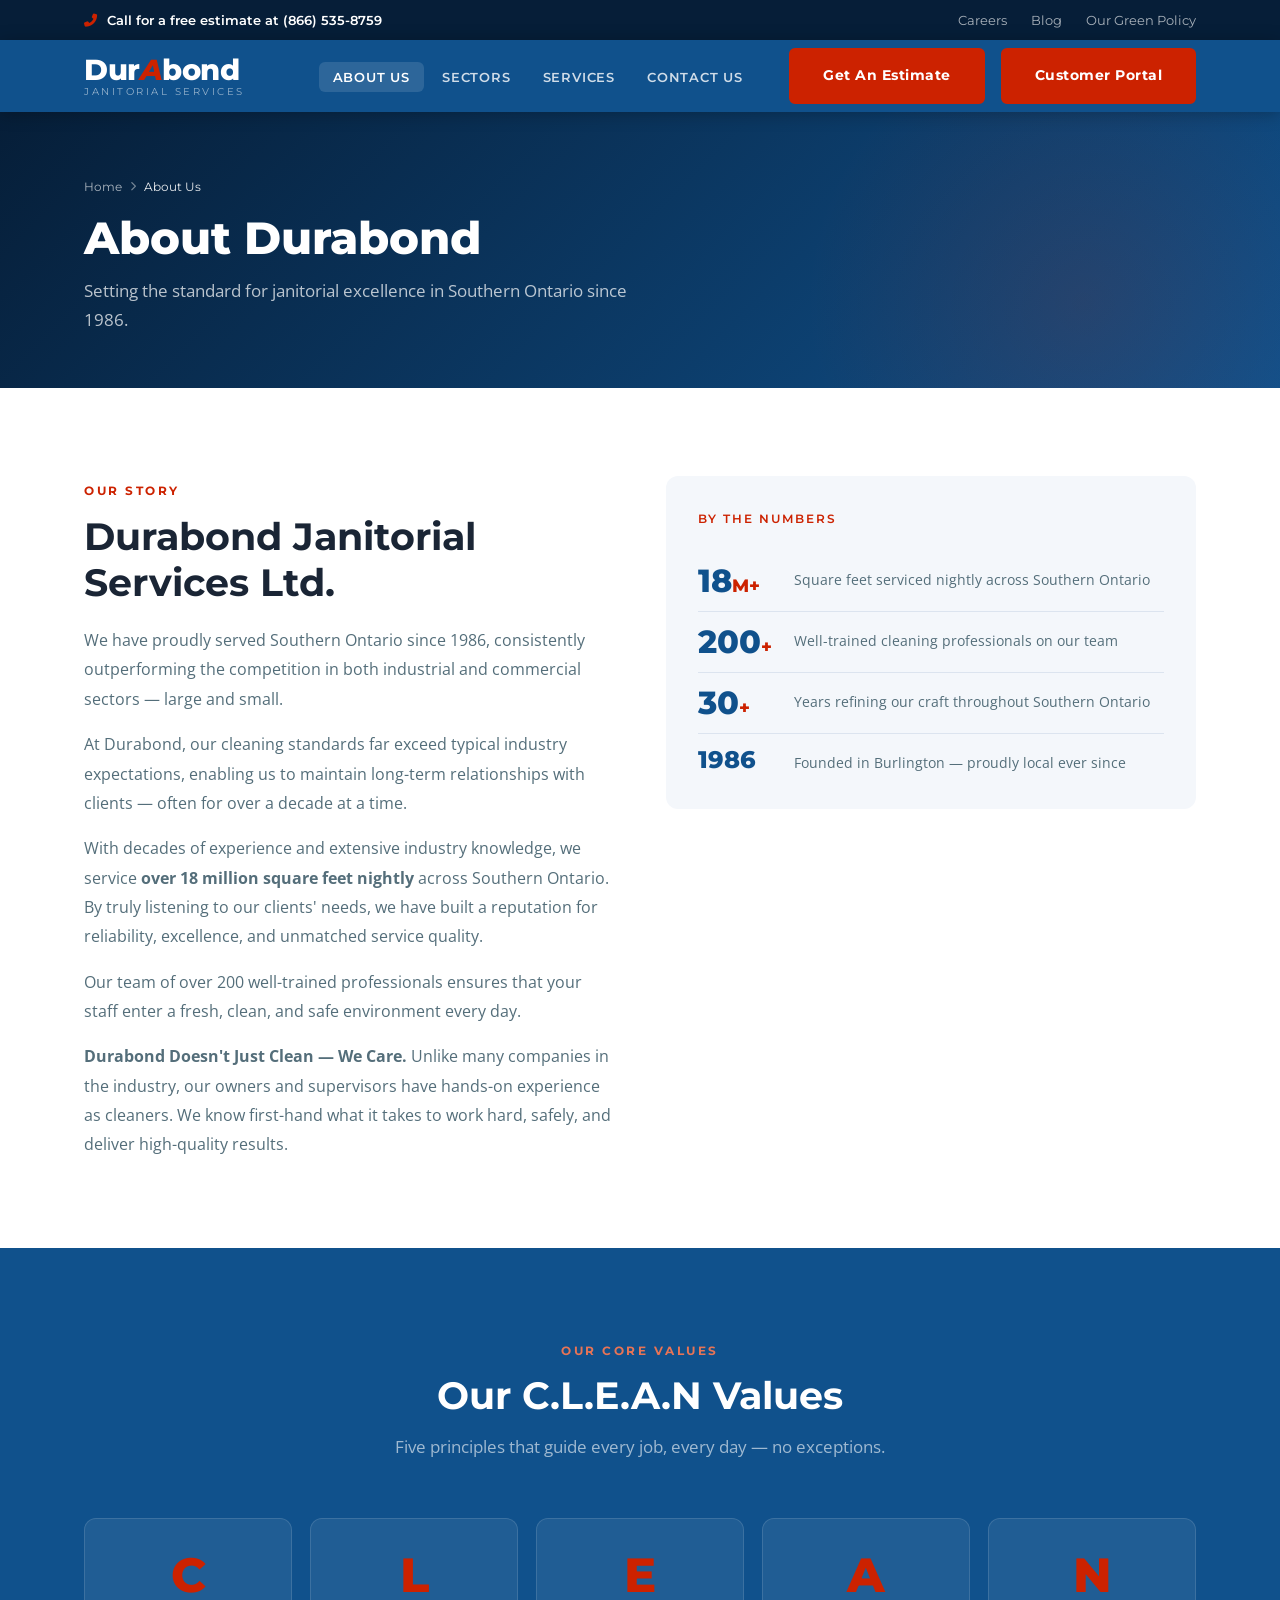
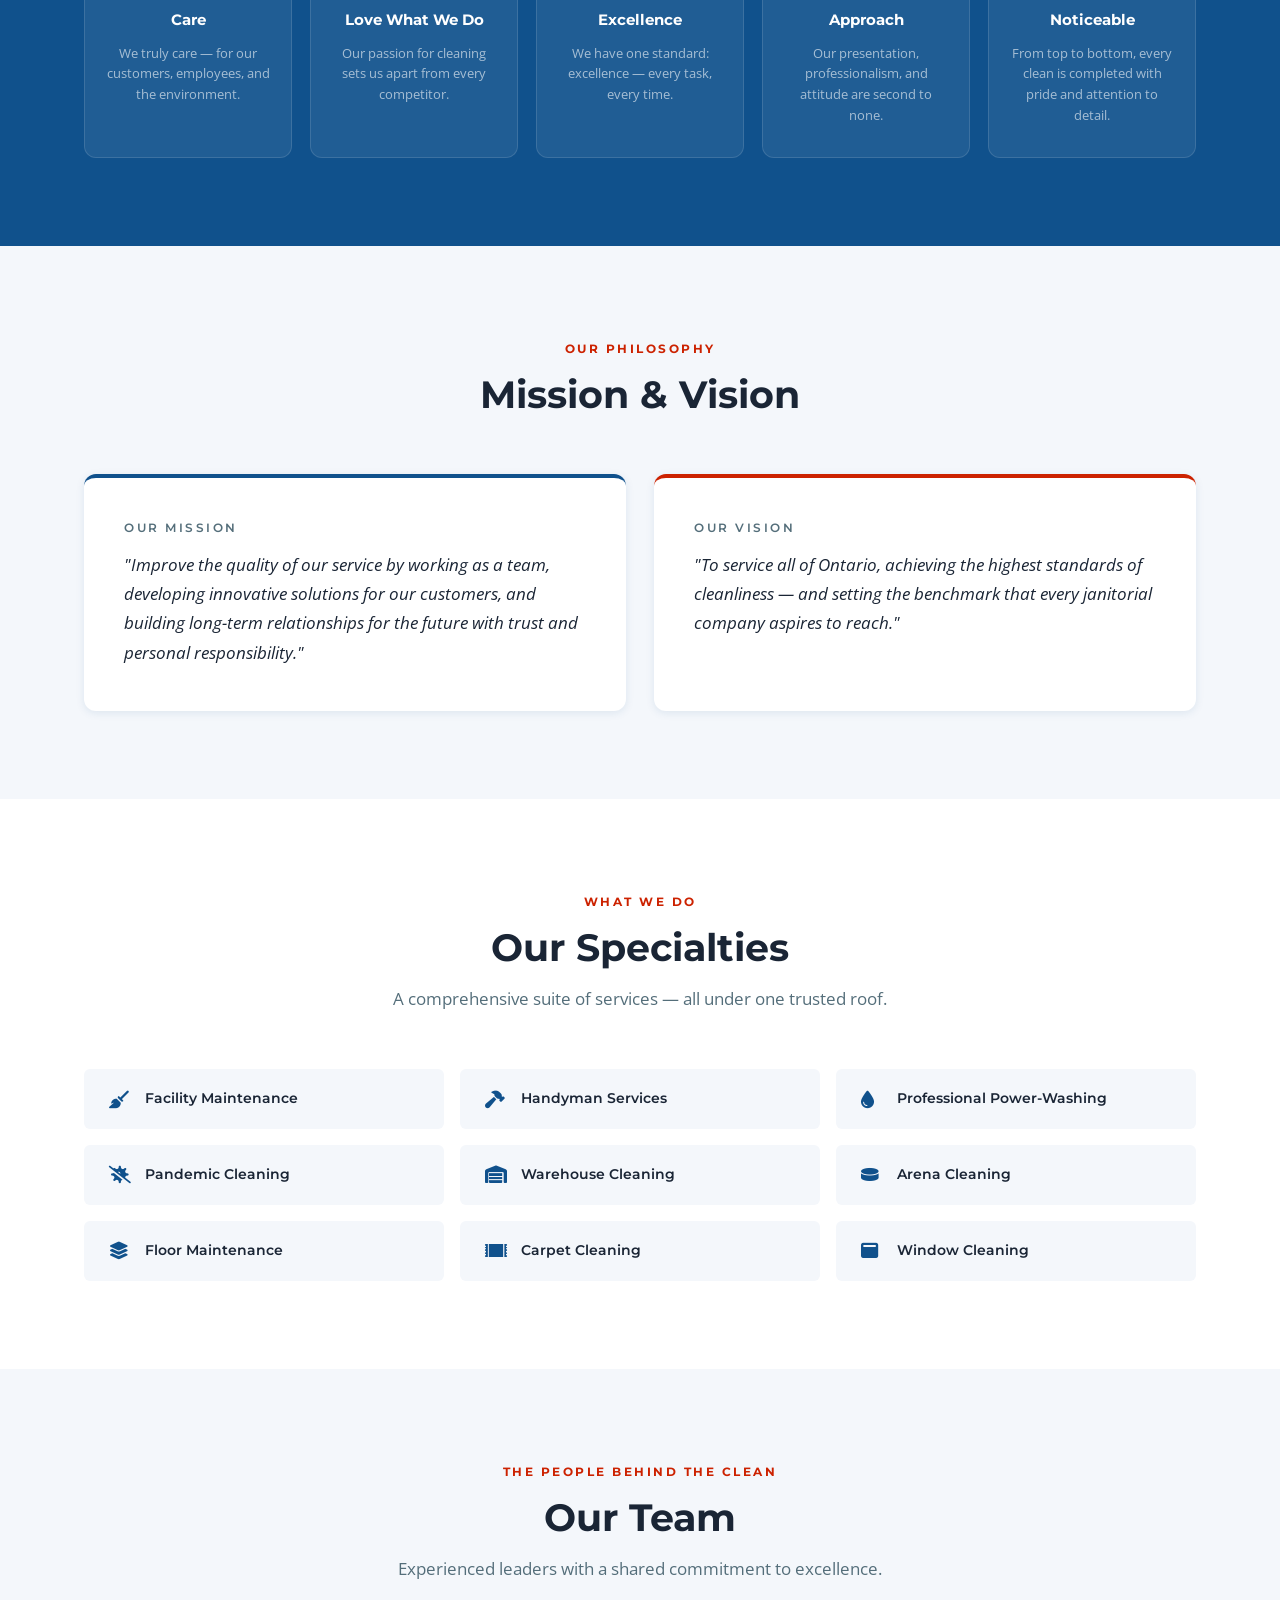
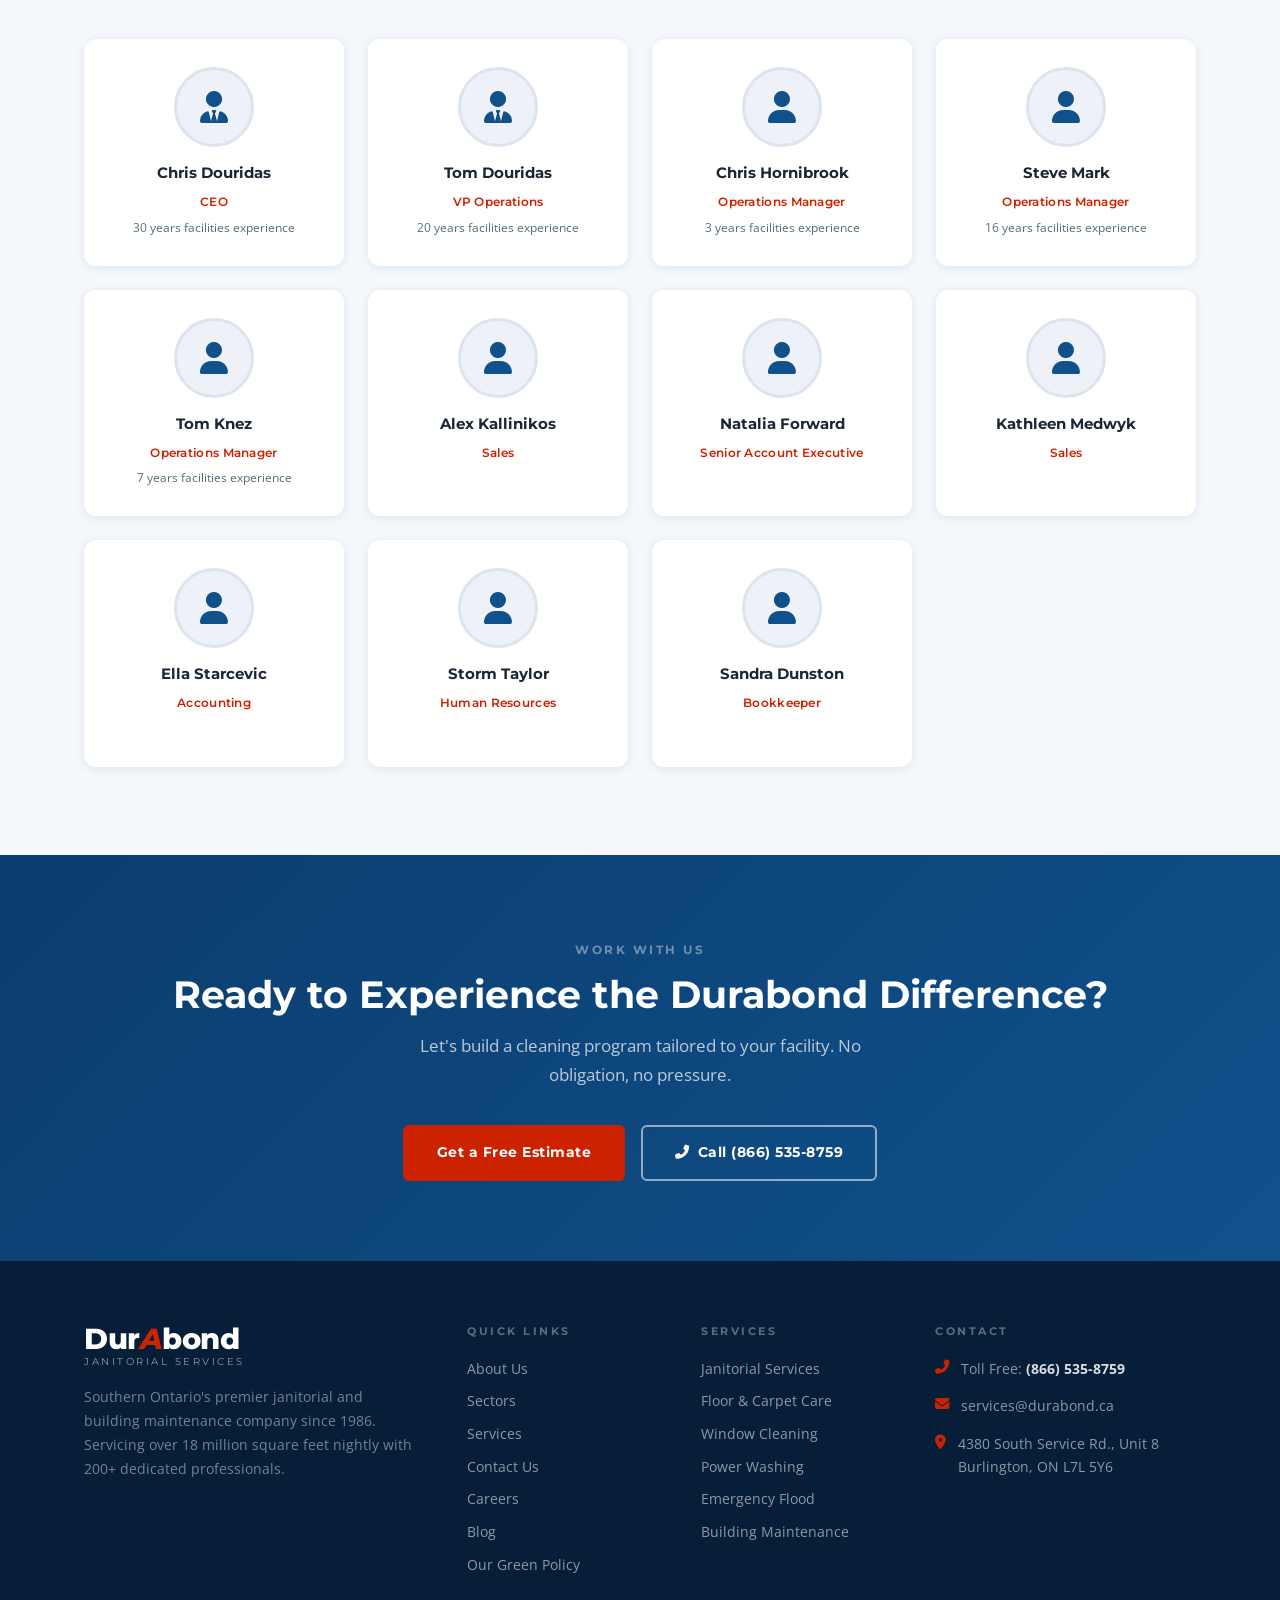
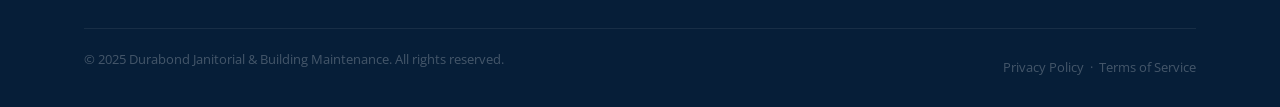
==== commit 7b385e27: "Add Customer Portal button and embed HubSpot support form - Add Customer Portal link to header nav a" ====
--- a/about.html
+++ b/about.html
@@ -47,6 +47,7 @@
         </nav>
         <div class="header-actions">
           <a href="contact.html" class="btn btn-red">Get An Estimate</a>
+          <a href="https://durabond-7115212.hs-sites.com/tickets-view" class="btn btn-red" target="_blank">Customer Portal</a>
           <button class="hamburger" id="hamburger" aria-label="Toggle menu">
             <span></span><span></span><span></span>
           </button>
